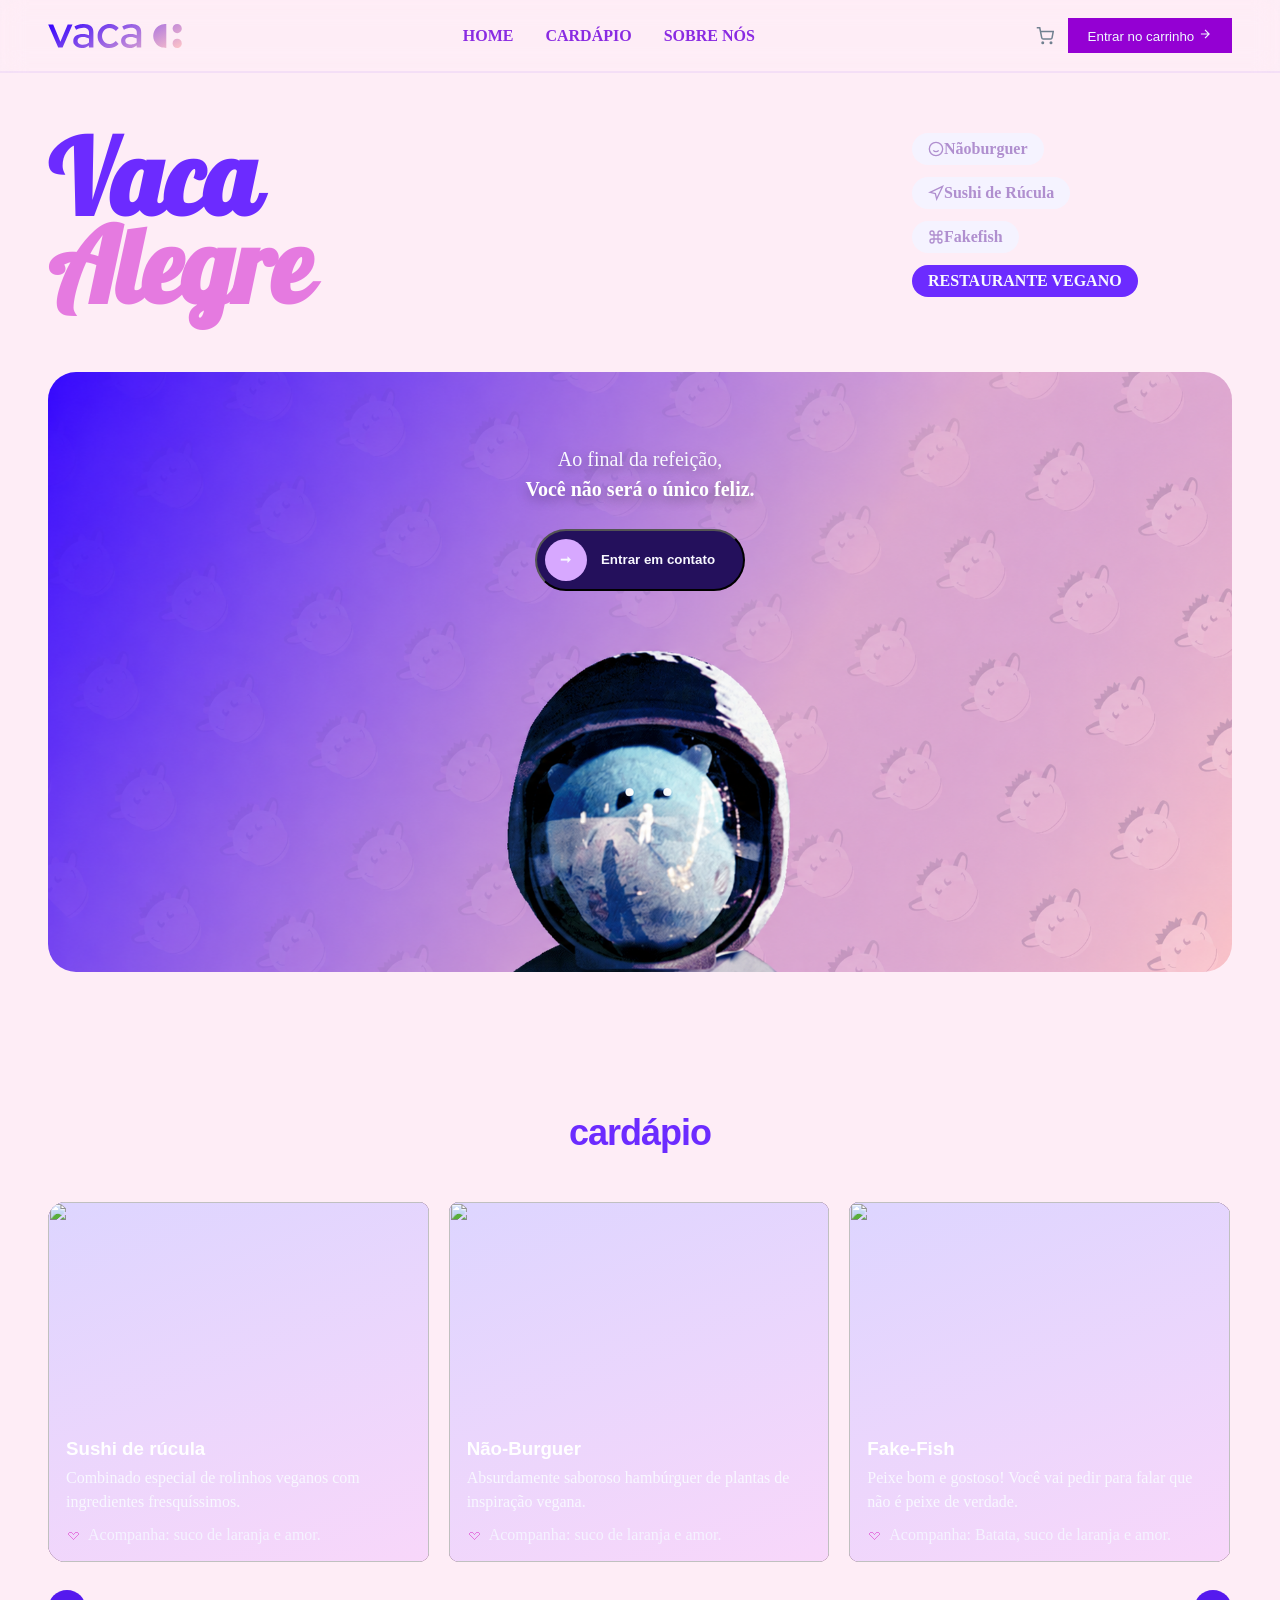
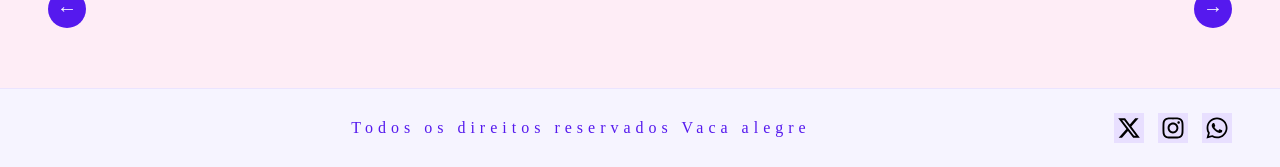
==== indextentativa3.html @ e2b90897 "29/06/26" ====
<!DOCTYPE html>
<html lang="en">

<head>
    <meta charset="UTF-8">
    <meta name="viewport" content="width=device-width, initial-scale=1.0">
    <title>Document</title>
    <link rel="stylesheet" href="styles.css">
</head>

<body>
    <nav>
        <div class="nav-logo">
            <img src="vaca-alegre-marca.svg" alt="">
        </div>
        <ul class="nav-links">
            <li><a href="">Home</a></li>
            <li><a href="#cardapio">Cardápio</a></li>
            <li><a href="">Sobre Nós</a></li>
        </ul>
        <div class="nav-actions">
            <span class="nav-cart">
                <svg viewBox="0 0 24 24" fill="none" stroke="currentColor" stroke-width="2" width="18" height="18">
                    <circle cx="9" cy="21" r="1" />
                    <circle cx="20" cy="21" r="1" />
                    <path d="M1 1h4l2.68 13.39a2 2 0 0 0 2 1.61h9.72a2 2 0 0 0 2-1.61L23 6H6" />
                </svg>
            </span>
            <button class="btn-entrar">
                Entrar no carrinho
                <svg viewBox="0 0 24 24" fill="none" stroke="currentColor" stroke-width="2">
                    <path d="M5 12h14M12 5l7 7-7 7" />
                </svg>
            </button>
        </div>
    </nav>
    <div class="hero">
        <div class="hero-topo">
            <div class="hero-text">
                <h1 class="hero-title">
                    Vaca <br>
                    <span class="alegre">Alegre</span>
                </h1>
            </div>
            <div class="hero-menu">
                <div class="hero-menu-item">
                    <svg viewBox="0 0 24 24" fill="none" stroke="currentColor" stroke-width="2">
                        <circle cx="12" cy="12" r="10" />
                        <path d="M8 14s1.5 2 4 2 4-2 4-2" />
                        <line x1="9" y1="9" x2="9.01" y2="9" />
                        <line x1="15" y1="9" x2="15.01" y2="9" />
                    </svg>
                    Nãoburguer
                </div>
                <div class="hero-menu-item">
                    <svg viewBox="0 0 24 24" fill="none" stroke="currentColor" stroke-width="2">
                        <path d="M3 11l19-9-9 19-2-8-8-2z" />
                    </svg>
                    Sushi de Rúcula
                </div>
                <div class="hero-menu-item">
                    <svg viewBox="0 0 24 24" fill="none" stroke="currentColor" stroke-width="2">
                        <path
                            d="M18 3a3 3 0 0 0-3 3v12a3 3 0 0 0 3 3 3 3 0 0 0 3-3 3 3 0 0 0-3-3H6a3 3 0 0 0-3 3 3 3 0 0 0 3 3 3 3 0 0 0 3-3V6a3 3 0 0 0-3-3 3 3 0 0 0-3 3 3 3 0 0 0 3 3h12a3 3 0 0 0 3-3 3 3 0 0 0-3-3z" />
                    </svg>

                    Fakefish
                </div>
                <div class="hero-menu-item active">
                    Restaurante Vegano
                </div>
            </div>
        </div>
        <div class="hero-banner">
            <img src="espaco.png" alt="">
            <div class="hero-banner-content">
                <p>
                    Ao final da refeição,<br>
                    <strong>Você não será o único feliz.</strong>
                </p>
                <button class="btn-contato">
                    Entrar em contato
                </button>
            </div>
        </div>
    </div>

    <div class="cardapio" id="cardapio">
        <h2 class="cardapio-title">cardápio</h2>
        <div class="carousel-wrapper">
            <div class="carousel-track-outer">
                <div class="carousel-track" id="carouselTrack">
                    <!--Card-->
                    <div class="card">
                        <div class="card-img-placeholder">
                            <img src="fotos/cardapio/sushi-de-rucula.jpg" alt=""
                                style="width: 100%;height: 100%;object-fit:cover;">
                        </div>
                        <div class="card-info">
                            <h3>Sushi de rúcula</h3>
                            <p>Combinado especial de rolinhos veganos com ingredientes fresquíssimos.</p>
                            <span class="card-tag">Acompanha: suco de laranja e amor.</span>
                        </div>
                    </div>
                    <div class="card featured">
                        <div class="card-img-placeholder">
                            <img src="fotos/cardapio/nao-burger.jpg" alt=""
                                style="width: 100%;height: 100%;object-fit:cover;">
                        </div>
                        <div class="card-info">
                            <h3>Não-Burguer</h3>
                            <p>Absurdamente saboroso hambúrguer de plantas de inspiração vegana.</p>
                            <span class="card-tag">Acompanha: suco de laranja e amor.</span>
                        </div>
                    </div>
                    <div class="card">
                        <div class="card-img-placeholder">
                            <img src="fotos/cardapio/fake-fish.jpg" alt=""
                                style="width: 100%;height: 100%;object-fit:cover;">
                        </div>
                        <div class="card-info">
                            <h3>Fake-Fish</h3>
                            <p>Peixe bom e gostoso! Você vai pedir para falar que não é peixe de verdade.</p>
                            <span class="card-tag">Acompanha: Batata, suco de laranja e amor.</span>
                        </div>
                    </div>

                    <div class="card">
                        <div class="card-img-placeholder">
                            <img src="fotos/cardapio/escondidinho-veg.jpg" alt=""
                                style="width: 100%;height: 100%;object-fit:cover;">
                        </div>
                        <div class="card-info">
                            <h3>Escondidinho Vegano</h3>
                            <p>Um escondidinho de berinjela que combina com molho de tomate seco.</p>
                            <span class="card-tag">Acompanha: Manjericão, suco de laranja e amor.</span>
                        </div>
                    </div>

                    <div class="card">
                        <div class="card-img-placeholder">
                            <img src="fotos/cardapio/quibeleza.jpg" alt=""
                                style="width: 100%;height: 100%;object-fit:cover;">
                        </div>
                        <div class="card-info">
                            <h3>Quibeleza</h3>
                            <p>Quibe de beterraba crocante com frescor de hortelã.</p>
                            <span class="card-tag">Acompanha: suco de frutas vermelhas e amor.</span>
                        </div>
                    </div>
                </div>
            </div>

            <div class="carousel-controls">
                <button class="carousel-btn" id="prevBtn">&#8592;</button>
                <div class="carousel-dots" id="carouselDots"></div>
                <button class="carousel-btn" id="nextBtn">&#8594;</button>
            </div>

        </div>
    </div>

    <footer>
        <div class="footer-logp">
            <img src="fotos/vaca-alegre-marca.svg" alt="">
        </div>
        <span class="footer-copy">Todos os direitos reservados Vaca alegre</span>
        <div class="footer-sociais">
            <a href=""><svg xmlns="http://www.w3.org/2000/svg" viewBox="0 0 640 640"><!--!Font Awesome Free v7.2.0 by @fontawesome - https://fontawesome.com License - https://fontawesome.com/license/free Copyright 2026 Fonticons, Inc.--><path d="M453.2 112L523.8 112L369.6 288.2L551 528L409 528L297.7 382.6L170.5 528L99.8 528L264.7 339.5L90.8 112L236.4 112L336.9 244.9L453.2 112zM428.4 485.8L467.5 485.8L215.1 152L173.1 152L428.4 485.8z"/></svg></a>
            <a href=""><svg xmlns="http://www.w3.org/2000/svg" viewBox="0 0 640 640"><!--!Font Awesome Free v7.2.0 by @fontawesome - https://fontawesome.com License - https://fontawesome.com/license/free Copyright 2026 Fonticons, Inc.--><path d="M320.3 205C256.8 204.8 205.2 256.2 205 319.7C204.8 383.2 256.2 434.8 319.7 435C383.2 435.2 434.8 383.8 435 320.3C435.2 256.8 383.8 205.2 320.3 205zM319.7 245.4C360.9 245.2 394.4 278.5 394.6 319.7C394.8 360.9 361.5 394.4 320.3 394.6C279.1 394.8 245.6 361.5 245.4 320.3C245.2 279.1 278.5 245.6 319.7 245.4zM413.1 200.3C413.1 185.5 425.1 173.5 439.9 173.5C454.7 173.5 466.7 185.5 466.7 200.3C466.7 215.1 454.7 227.1 439.9 227.1C425.1 227.1 413.1 215.1 413.1 200.3zM542.8 227.5C541.1 191.6 532.9 159.8 506.6 133.6C480.4 107.4 448.6 99.2 412.7 97.4C375.7 95.3 264.8 95.3 227.8 97.4C192 99.1 160.2 107.3 133.9 133.5C107.6 159.7 99.5 191.5 97.7 227.4C95.6 264.4 95.6 375.3 97.7 412.3C99.4 448.2 107.6 480 133.9 506.2C160.2 532.4 191.9 540.6 227.8 542.4C264.8 544.5 375.7 544.5 412.7 542.4C448.6 540.7 480.4 532.5 506.6 506.2C532.8 480 541 448.2 542.8 412.3C544.9 375.3 544.9 264.5 542.8 227.5zM495 452C487.2 471.6 472.1 486.7 452.4 494.6C422.9 506.3 352.9 503.6 320.3 503.6C287.7 503.6 217.6 506.2 188.2 494.6C168.6 486.8 153.5 471.7 145.6 452C133.9 422.5 136.6 352.5 136.6 319.9C136.6 287.3 134 217.2 145.6 187.8C153.4 168.2 168.5 153.1 188.2 145.2C217.7 133.5 287.7 136.2 320.3 136.2C352.9 136.2 423 133.6 452.4 145.2C472 153 487.1 168.1 495 187.8C506.7 217.3 504 287.3 504 319.9C504 352.5 506.7 422.6 495 452z"/></svg></a>
            <a href=""><svg xmlns="http://www.w3.org/2000/svg" viewBox="0 0 640 640"><!--!Font Awesome Free v7.2.0 by @fontawesome - https://fontawesome.com License - https://fontawesome.com/license/free Copyright 2026 Fonticons, Inc.--><path d="M476.9 161.1C435 119.1 379.2 96 319.9 96C197.5 96 97.9 195.6 97.9 318C97.9 357.1 108.1 395.3 127.5 429L96 544L213.7 513.1C246.1 530.8 282.6 540.1 319.8 540.1L319.9 540.1C442.2 540.1 544 440.5 544 318.1C544 258.8 518.8 203.1 476.9 161.1zM319.9 502.7C286.7 502.7 254.2 493.8 225.9 477L219.2 473L149.4 491.3L168 423.2L163.6 416.2C145.1 386.8 135.4 352.9 135.4 318C135.4 216.3 218.2 133.5 320 133.5C369.3 133.5 415.6 152.7 450.4 187.6C485.2 222.5 506.6 268.8 506.5 318.1C506.5 419.9 421.6 502.7 319.9 502.7zM421.1 364.5C415.6 361.7 388.3 348.3 383.2 346.5C378.1 344.6 374.4 343.7 370.7 349.3C367 354.9 356.4 367.3 353.1 371.1C349.9 374.8 346.6 375.3 341.1 372.5C308.5 356.2 287.1 343.4 265.6 306.5C259.9 296.7 271.3 297.4 281.9 276.2C283.7 272.5 282.8 269.3 281.4 266.5C280 263.7 268.9 236.4 264.3 225.3C259.8 214.5 255.2 216 251.8 215.8C248.6 215.6 244.9 215.6 241.2 215.6C237.5 215.6 231.5 217 226.4 222.5C221.3 228.1 207 241.5 207 268.8C207 296.1 226.9 322.5 229.6 326.2C232.4 329.9 268.7 385.9 324.4 410C359.6 425.2 373.4 426.5 391 423.9C401.7 422.3 423.8 410.5 428.4 397.5C433 384.5 433 373.4 431.6 371.1C430.3 368.6 426.6 367.2 421.1 364.5z"/></svg></a>
        </div>
    </footer>
    <script>
        const track = document.getElementById('carroselTrack');
        const prevBtn = document.getElementById('previBtn')
        const nextBtn = document.getElementById('nextBtn')
        const dotwap = document.getElementById('carouselDots')
        const cards = track.querySelectorAll('.card')
        const visible = () => window.innerWidth < 768 ? 1 : 3

        let current = 0
        const total = () => cards.length - visible() + 1
    </script>

</body>

</html>
---- styles.css ----
@import url('https://fonts.googleapis.com/css2?family=Alegreya:ital,wght@0,400..900;1,400..900&family=Cookie&family=Lobster&display=swap');

* {
    box-sizing: border-box;
    margin: 0;
    padding: 0;
}

body {
    background-color: rgb(254, 237, 246);
    color: rgb(176, 143, 207);
    overflow-x: hidden;
}

nav {
    display: flex;
    align-items: center;
    justify-content: space-between;
    padding: 18px 48px;
    position: sticky;
    background-color: transparent;
    top: 0;
    backdrop-filter: blur(12px);
    border-bottom: 2px solid rgb(108, 43, 255, 0.07);
}

.nav-logo {
    display: flex;
    align-items: center;
    gap: 6px;
}

.nav-links {
    display: flex;
    gap: 32px;
    list-style: none;
}

.nav-links a {
    text-decoration: none;
    font-weight: bold;
    text-transform: uppercase;
    color: blueviolet;
}

.nav-links a:hover {
    color: darkorchid;
}

.nav-actions {
    display: flex;
    align-items: center;
    gap: 14px;
}

.nav-cart {
    color: slategrey;
    display: flex;
    align-items: center;
    gap: 4px;
}

.btn-entrar {
    background-color: darkviolet;
    color: aliceblue;
    border: none;
    padding: 9px 20px;
    cursor: pointer;
    gap: 6px;
    transform: background .2s, transformm .15s;
}

.btn-entrar:hover {
    background: purple;
    transform: translate(-1px);
}

.btn-entrar svg {
    width: 14px;
    height: 14px;
}

.hero {
    padding: 60px 48px;
    position: relative;
    display: flex;
    flex-direction: column;
    gap: 32px;
}

.hero-topo {
    display: flex;
    justify-content: space-between;
    align-items: flex-start;
    width: 100%;
    margin-bottom: 30px;
}

.hero-text {
    flex: 1;
    min-width: 400px;
}

.hero-title {
    font-family: "Lobster", sans-serif;
    font-weight: bold;
    font-size: 104px;
    line-height: .85;
    letter-spacing: -1px;
    color: #6c2bff;
}

.hero-title .alegre {
    color: #e57ae0;
}

.hero-menu {
    width: 320px;
    display: flex;
    flex-direction: column;
    gap: 12px;
    margin-left: auto;
}

.hero-menu-item {
    display: flex;
    align-items: center;
    width: 10px;
    font-weight: bold;
    background-color: #f5f3ff;
    border-radius: 40px;
    padding: 7px 16px;
    width: fit-content;
    cursor: pointer;
    transition: background .2s;
}

.hero-menu-item:hover {
    background-color: #ede8ff;
}

.hero-menu-item svg {
    width: 16px;
    height: 16px;
    flex-shrink: 0;
}

.hero-menu-item.active {
    color: ghostwhite;
    text-transform: uppercase;
    font-weight: bold;
    background-color: #6c2bff;
}

.hero-banner {
    position: relative;
    border-radius: 28px;
    min-height: 300px;
    overflow: hidden;
}

.hero-banner img {
    width: 100%;
    height: 600px;
    object-fit: cover;
    display: block;
}

.hero-banner-content {
    position: absolute;
    top: 12%;
    left: 50%;
    text-align: center;
    width: 100%;
    transform: translateX(-50%)
}

.hero-banner-content p {
    color: ghostwhite;
    margin-bottom: 25px;
    font-size: 20px;
    text-shadow: 0 4px 12px rgba(0, 0, 0, .35);
    line-height: 1.5;
}

.hero-banner-content p strong {
    color: #fff;
    font-weight: bold;
}

.btn-contato {
    display: inline-flex;
    align-items: center;
    gap: 14px;
    background-color: #24105c;
    color: ghostwhite;
    border-radius: 50px;
    padding: 8px 28px 8px 8px;
    font-weight: bold;
    cursor: pointer;
    transition: all .3s ease;
}

.btn-contato::before {
    content: "➞";
    width: 42px;
    height: 42px;
    background-color: #d7a8ff;
    border-radius: 50%;
    display: flex;
    align-items: center;
    justify-content: center;
    transition: transform .4s ease;
}

.btn-contato:hover::before {
    transform: translateX(10px);
}

.btn-contato:hover {
    transform: translateY(-2px);
}

.cardapio {
    padding: 80px 48px 60px;
}

.cardapio-title {
    font-family: sans-serif;
    font-weight: bold;
    font-size: 36px;
    text-align: center;
    margin-bottom: 48px;
    letter-spacing: -1px;
    color: #6c2bff;
}

.carousel-wrapper {
    position: relative;
}

.carousel-track-outer {
    overflow: hidden;
    border-radius: 18px;
}

.carousel-track {
    display: flex;
    gap: 20px;
}

.card {
    flex: 0 0 calc(33.333% - 14px);
    border-radius: 10px;
    overflow: hidden;
    position: relative;
    min-height: 360px;
    display: flex;
    flex-direction: column;
    justify-content: flex-end;
    transition: transform .25s;
    background-color: #360d29;
}

.card:hover {
    transform: translateY(-4px);
}

.card-img-placeholder {
    position: absolute;
    background: linear-gradient(160deg, #ddd5ff 0%, #f8d7fa 100%);
    display: flex;
    align-items: center;
    justify-content: center;
    text-transform: uppercase;
    color: #5a4b7a;
    inset: 0;
}
.card .featured .card-img-placeholder{
    background: linear-gradient(160deg, #a78bfa 0%, #e879ff 100%);
}
.card-info{
    position: relative;
    background: linear-gradient(to top rgba(20,10,40,0.82) 0%, transparent 100%);
    padding: 20px 18px 18px;
    color: #fff;
}
.card-info h3{
    font-family: sans-serif;
    margin-bottom: 6px;
}
.card-info p{
    color: ghostwhite;
    line-height: 1.5;
    margin-bottom: 12px;
}
.card-tag{
    display: inline-flex;
    align-items: center;
    gap: 6px;
    color: #f5f3ff;
}
.card-tag::before{
    content: "𖹭";
    color:#e57ae0;
}
.carousel-controls{
    display: flex;
    align-items: center;
    justify-content: space-between;
    margin-top: 28px;
}
.carousel-btn{
    width: 38px;
    height: 38px;
    border-radius: 50%;
    border: none;
    background-color: #5519ee;
    color: ghostwhite;
    cursor: pointer;
    display: flex;
    align-items: center;
    justify-content: center;
    transition: background .2s, transform .15s;
    font-size: 20px;
}
.carousel-btn:hover{
    background-color: #24105c;
    transform: scale(1.08);
}
.carousel-dots{
    display: flex;
    gap: 8px;
    align-items: center;
}
footer{
    background-color: #f6f4ff;
    padding: 24px 48px;
    display: flex;
    align-items: center;
    justify-content: space-between;
    border-top: 1px solid rgba(108, 43, 255, 0.08);
}
.footer-copy{
    color: #5519ee;
    letter-spacing: 5px;
}
.footer-sociais{
    display: flex;
    gap: 14px;
}
.footer-sociais a{
    width: 30px;
    height: 30px;
    background-color: rgba(108, 43, 255, 0.1);
    display: flex;
    align-items: center;
    justify-content: center;
    color: #24105c;
    text-decoration: none;
}
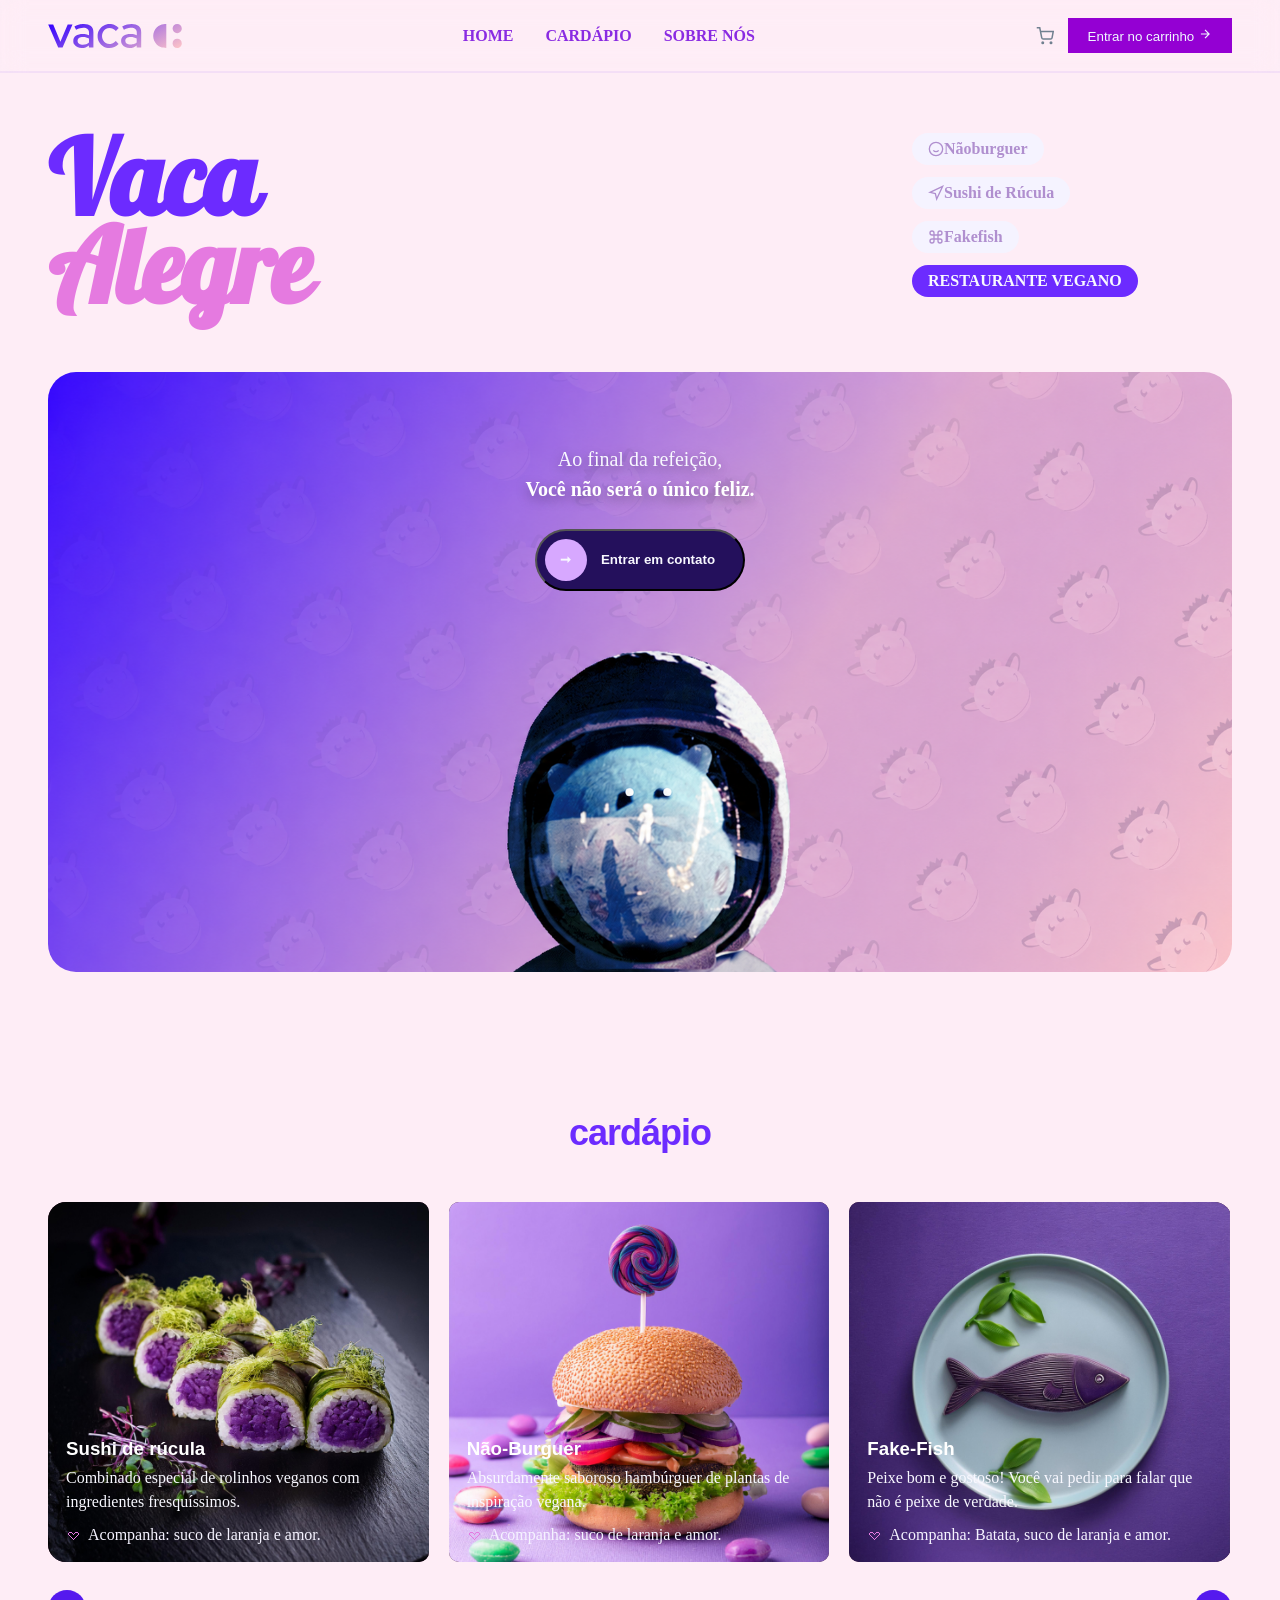
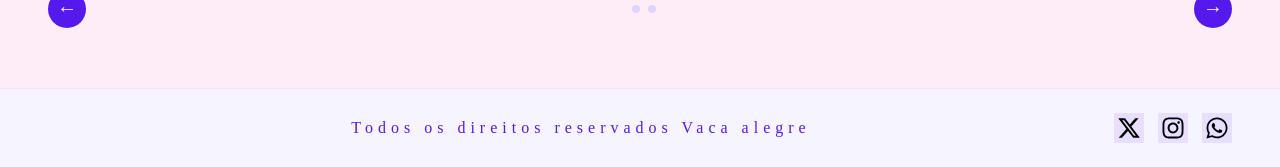
==== commit 6c32dd87: "30/06/26" ====
--- a/indextentativa3.html
+++ b/indextentativa3.html
@@ -152,7 +152,7 @@
             </div>
 
             <div class="carousel-controls">
-                <button class="carousel-btn" id="prevBtn">&#8592;</button>
+                <button class="carousel-btn" id="prevBtn" disabled>&#8592;</button>
                 <div class="carousel-dots" id="carouselDots"></div>
                 <button class="carousel-btn" id="nextBtn">&#8594;</button>
             </div>
@@ -171,16 +171,47 @@
             <a href=""><svg xmlns="http://www.w3.org/2000/svg" viewBox="0 0 640 640"><!--!Font Awesome Free v7.2.0 by @fontawesome - https://fontawesome.com License - https://fontawesome.com/license/free Copyright 2026 Fonticons, Inc.--><path d="M476.9 161.1C435 119.1 379.2 96 319.9 96C197.5 96 97.9 195.6 97.9 318C97.9 357.1 108.1 395.3 127.5 429L96 544L213.7 513.1C246.1 530.8 282.6 540.1 319.8 540.1L319.9 540.1C442.2 540.1 544 440.5 544 318.1C544 258.8 518.8 203.1 476.9 161.1zM319.9 502.7C286.7 502.7 254.2 493.8 225.9 477L219.2 473L149.4 491.3L168 423.2L163.6 416.2C145.1 386.8 135.4 352.9 135.4 318C135.4 216.3 218.2 133.5 320 133.5C369.3 133.5 415.6 152.7 450.4 187.6C485.2 222.5 506.6 268.8 506.5 318.1C506.5 419.9 421.6 502.7 319.9 502.7zM421.1 364.5C415.6 361.7 388.3 348.3 383.2 346.5C378.1 344.6 374.4 343.7 370.7 349.3C367 354.9 356.4 367.3 353.1 371.1C349.9 374.8 346.6 375.3 341.1 372.5C308.5 356.2 287.1 343.4 265.6 306.5C259.9 296.7 271.3 297.4 281.9 276.2C283.7 272.5 282.8 269.3 281.4 266.5C280 263.7 268.9 236.4 264.3 225.3C259.8 214.5 255.2 216 251.8 215.8C248.6 215.6 244.9 215.6 241.2 215.6C237.5 215.6 231.5 217 226.4 222.5C221.3 228.1 207 241.5 207 268.8C207 296.1 226.9 322.5 229.6 326.2C232.4 329.9 268.7 385.9 324.4 410C359.6 425.2 373.4 426.5 391 423.9C401.7 422.3 423.8 410.5 428.4 397.5C433 384.5 433 373.4 431.6 371.1C430.3 368.6 426.6 367.2 421.1 364.5z"/></svg></a>
         </div>
     </footer>
-    <script>
-        const track = document.getElementById('carroselTrack');
-        const prevBtn = document.getElementById('previBtn')
+   <script>
+        const track = document.getElementById('carouselTrack');
+        const prevBtn = document.getElementById('prevBtn')
         const nextBtn = document.getElementById('nextBtn')
-        const dotwap = document.getElementById('carouselDots')
-        const cards = track.querySelectorAll('.card')
+        const dotwrap = document.getElementById('carouselDots')
+        const cards   = track.querySelectorAll('.card')
         const visible = () => window.innerWidth < 768 ? 1 : 3
 
         let current = 0
         const total = () => cards.length - visible() + 1
+
+        function buildDots(){
+            dotwrap.innerHTML = '   '
+            for(let i = 0; i<total(); i++){
+                const d = document.createElement('span')
+                d.className = 'dot' + (i === current ? 'active' : '')
+                d.addEventListener('click', ()=> goTo(i))
+                dotwrap.appendChild(d)
+            }
+        }
+        function goTo(idx){
+            current = Math.max(0, Math.min(idx, total() - 1))
+            const cardWidth = cards[0].offsetWidth + 20
+
+            track.style.transform = `translateX(-${current * cardWidth}px)`
+            prevBtn.disabled = current === 0
+            nextBtn.disabled = current >= total() - 1
+            dotwrap.querySelectorAll('.dot').forEach((d,i)=>
+                d.classList.toggle('active', i === current)
+            )
+        }
+
+        prevBtn.addEventListener('click', () => goTo(current - 1))
+        nextBtn.addEventListener('click', () => goTo(current + 1))
+
+        buildDots()
+        Window.addEventListener('resize', ()=>{
+            buildDots()
+        })
+        goTo(0)
+
     </script>
 
 </body>
--- a/styles.css
+++ b/styles.css
@@ -358,4 +358,14 @@
     justify-content: center;
     color: #24105c;
     text-decoration: none;
+}
+.dot{
+    width: 8px;
+    height: 8px;
+    border-radius: 50%;
+    background-color: #ddd5ff;
+}
+.dot.active{
+    background-color: #24105c;
+    transform: scale(1.35);
 }
